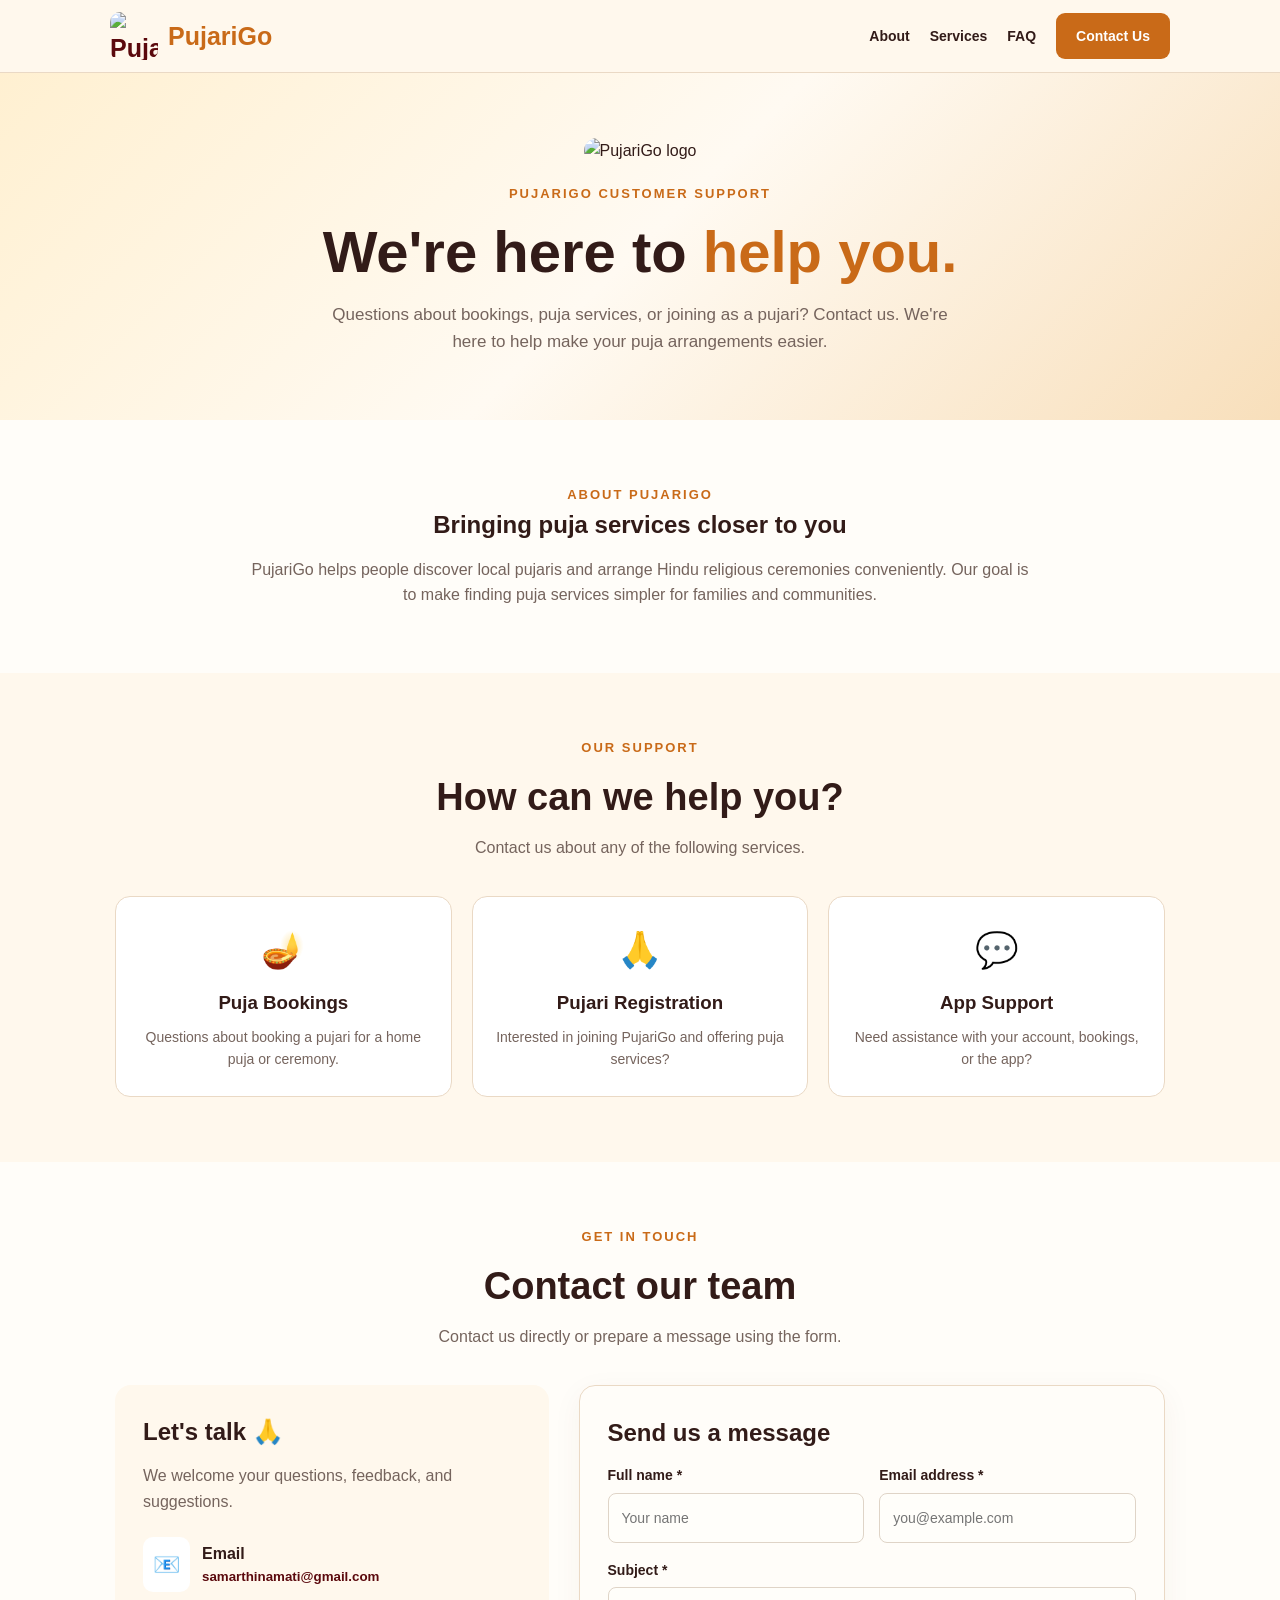
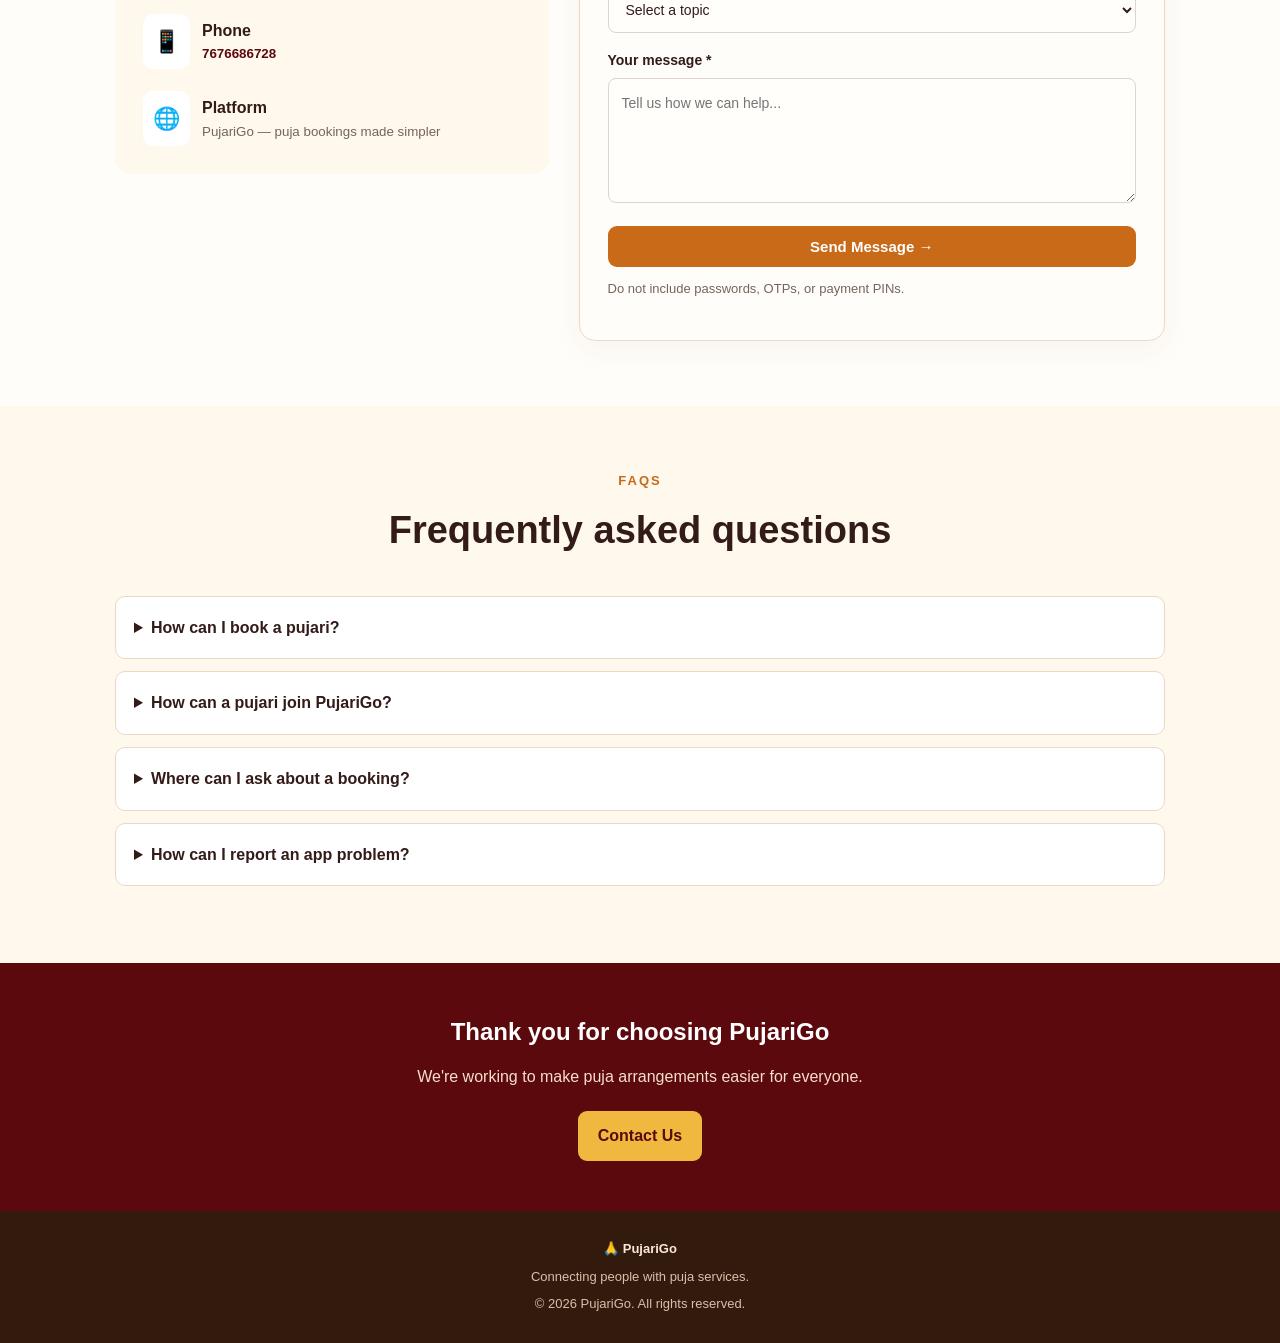
==== index.html @ a4a601d4 "Update and rename Code to index.html" ====
<!DOCTYPE html>
<html lang="en">
<head>
  <meta charset="UTF-8">
  <meta name="viewport" content="width=device-width, initial-scale=1.0">
  <meta name="theme-color" content="#5b090d">
  <title>Contact Us | PujariGo</title>
  <style>
    :root {
      --maroon: #5b090d;
      --orange: #c96a18;
      --gold: #f0b83f;
      --cream: #fff8ed;
      --ink: #321b18;
      --muted: #75645d;
    }

    * { box-sizing: border-box; margin: 0; padding: 0; }

    html { scroll-behavior: smooth; scroll-padding-top: 80px; }

    body {
      font-family: Arial, sans-serif;
      color: var(--ink);
      background: #fffdf9;
      line-height: 1.6;
    }

    a { color: inherit; text-decoration: none; }

    header {
      position: sticky;
      top: 0;
      z-index: 10;
      background: var(--cream);
      border-bottom: 1px solid #ead9c5;
    }

    nav {
      max-width: 1100px;
      margin: auto;
      padding: 12px 20px;
      display: flex;
      justify-content: space-between;
      align-items: center;
      gap: 16px;
    }

    .brand {
      display: flex;
      align-items: center;
      gap: 10px;
      color: var(--maroon);
      font-size: 25px;
      font-weight: bold;
    }

    .brand img {
      width: 48px;
      height: 48px;
      object-fit: cover;
      border-radius: 10px;
    }

    .brand span { color: var(--orange); }

    .nav-links {
      display: flex;
      align-items: center;
      gap: 20px;
      font-size: 14px;
      font-weight: bold;
    }

    .nav-links a:hover { color: var(--orange); }

    .button {
      display: inline-block;
      background: var(--orange);
      color: white;
      padding: 12px 20px;
      border: 0;
      border-radius: 9px;
      font-weight: bold;
      cursor: pointer;
    }

    .hero {
      background: linear-gradient(135deg, #fff0d1, #fffaf2, #f8dfbb);
      text-align: center;
      padding: 65px 20px;
    }

    .hero-logo {
      width: 120px;
      height: 120px;
      object-fit: cover;
      border-radius: 25px;
      margin-bottom: 20px;
    }

    .eyebrow {
      color: var(--orange);
      font-size: 13px;
      font-weight: bold;
      letter-spacing: 2px;
      text-transform: uppercase;
    }

    h1 {
      font-size: clamp(36px, 6vw, 58px);
      line-height: 1.15;
      margin: 15px 0;
    }

    h1 span { color: var(--orange); }

    .hero p {
      max-width: 650px;
      margin: auto;
      color: var(--muted);
      font-size: 17px;
    }

    section { padding: 65px 20px; }

    .container {
      max-width: 1050px;
      margin: auto;
    }

    .section-title {
      text-align: center;
      margin-bottom: 35px;
    }

    .section-title h2 {
      font-size: clamp(28px, 4vw, 38px);
      margin: 8px 0;
    }

    .section-title p, .about p { color: var(--muted); }

    .about {
      max-width: 780px;
      margin: auto;
      text-align: center;
    }

    .about p { margin-top: 12px; }

    .services, .faq { background: var(--cream); }

    .service-grid {
      display: grid;
      grid-template-columns: repeat(3, 1fr);
      gap: 20px;
    }

    .service-card {
      background: white;
      border: 1px solid #ead9c5;
      padding: 25px 20px;
      border-radius: 15px;
      text-align: center;
    }

    .service-icon { font-size: 35px; margin-bottom: 10px; }

    .service-card h3 { margin-bottom: 8px; }

    .service-card p { color: var(--muted); font-size: 14px; }

    .contact-grid {
      display: grid;
      grid-template-columns: .85fr 1.15fr;
      gap: 30px;
      align-items: start;
    }

    .contact-info {
      background: var(--cream);
      border-radius: 16px;
      padding: 28px;
    }

    .contact-info h3, form h3 {
      font-size: 24px;
      margin-bottom: 12px;
    }

    .contact-info > p { color: var(--muted); }

    .contact-item {
      display: flex;
      gap: 12px;
      margin-top: 22px;
      align-items: center;
    }

    .contact-item .icon {
      background: white;
      padding: 10px;
      border-radius: 10px;
      font-size: 22px;
    }

    .contact-item small { display: block; color: var(--muted); }

    .contact-item a {
      color: var(--maroon);
      font-weight: bold;
      overflow-wrap: anywhere;
    }

    form {
      padding: 28px;
      border: 1px solid #ead9c5;
      border-radius: 16px;
      box-shadow: 0 8px 30px #5a320f0d;
    }

    .form-row {
      display: grid;
      grid-template-columns: 1fr 1fr;
      gap: 15px;
    }

    .field { margin-bottom: 16px; }

    label {
      display: block;
      font-size: 14px;
      font-weight: bold;
      margin-bottom: 6px;
    }

    input, select, textarea {
      width: 100%;
      padding: 13px;
      border: 1px solid #dfd4c7;
      border-radius: 8px;
      font: inherit;
      font-size: 14px;
      background: #fffefa;
      color: var(--ink);
    }

    input:focus, select:focus, textarea:focus {
      outline: 2px solid #e9b879;
    }

    textarea { min-height: 125px; resize: vertical; }

    form button { width: 100%; font-size: 15px; }

    .form-note, #form-status {
      color: var(--muted);
      font-size: 13px;
      margin-top: 12px;
    }

    details {
      background: white;
      border: 1px solid #ead9c5;
      border-radius: 10px;
      padding: 18px;
      margin-bottom: 12px;
    }

    summary { font-weight: bold; cursor: pointer; }

    details p { color: var(--muted); margin-top: 10px; }

    .cta {
      text-align: center;
      background: var(--maroon);
      color: white;
      padding: 50px 20px;
    }

    .cta p { color: #f6dfc7; margin: 12px 0 22px; }

    .cta .button {
      background: var(--gold);
      color: var(--maroon);
    }

    footer {
      background: #321a0d;
      color: #fbe8d5;
      padding: 28px 20px;
      text-align: center;
      font-size: 13px;
    }

    footer p { margin-top: 7px; color: #d9c0aa; }

    @media (max-width: 720px) {
      .brand { font-size: 21px; }
      .brand img { width: 40px; height: 40px; }
      .nav-links { gap: 10px; font-size: 12px; }
      .nav-links .optional { display: none; }
      .nav-links .button { padding: 9px 12px; }
      .service-grid, .contact-grid { grid-template-columns: 1fr; }
      .form-row { grid-template-columns: 1fr; gap: 0; }
      section { padding: 48px 18px; }
      form, .contact-info { padding: 22px; }
    }
  </style>
</head>

<body>
  <header>
    <nav>
      <a href="#home" class="brand">
        <img src="logo.png" alt="PujariGo logo">
        <span>PujariGo</span>
      </a>

      <div class="nav-links">
        <a class="optional" href="#about">About</a>
        <a class="optional" href="#services">Services</a>
        <a class="optional" href="#faq">FAQ</a>
        <a class="button" href="#contact">Contact Us</a>
      </div>
    </nav>
  </header>

  <main>
    <section class="hero" id="home">
      <img class="hero-logo" src="logo.png" alt="PujariGo logo">
      <div class="eyebrow">PujariGo Customer Support</div>
      <h1>We're here to <span>help you.</span></h1>
      <p>
        Questions about bookings, puja services, or joining as a pujari?
        Contact us. We're here to help make your puja arrangements easier.
      </p>
    </section>

    <section id="about">
      <div class="container about">
        <div class="eyebrow">About PujariGo</div>
        <h2>Bringing puja services closer to you</h2>
        <p>
          PujariGo helps people discover local pujaris and arrange Hindu
          religious ceremonies conveniently. Our goal is to make finding
          puja services simpler for families and communities.
        </p>
      </div>
    </section>

    <section class="services" id="services">
      <div class="container">
        <div class="section-title">
          <div class="eyebrow">Our Support</div>
          <h2>How can we help you?</h2>
          <p>Contact us about any of the following services.</p>
        </div>

        <div class="service-grid">
          <article class="service-card">
            <div class="service-icon">🪔</div>
            <h3>Puja Bookings</h3>
            <p>Questions about booking a pujari for a home puja or ceremony.</p>
          </article>

          <article class="service-card">
            <div class="service-icon">🙏</div>
            <h3>Pujari Registration</h3>
            <p>Interested in joining PujariGo and offering puja services?</p>
          </article>

          <article class="service-card">
            <div class="service-icon">💬</div>
            <h3>App Support</h3>
            <p>Need assistance with your account, bookings, or the app?</p>
          </article>
        </div>
      </div>
    </section>

    <section id="contact">
      <div class="container">
        <div class="section-title">
          <div class="eyebrow">Get in touch</div>
          <h2>Contact our team</h2>
          <p>Contact us directly or prepare a message using the form.</p>
        </div>

        <div class="contact-grid">
          <div class="contact-info">
            <h3>Let's talk 🙏</h3>
            <p>We welcome your questions, feedback, and suggestions.</p>

            <div class="contact-item">
              <div class="icon">📧</div>
              <div>
                <strong>Email</strong>
                <small>
                  <a href="mailto:samarthinamati@gmail.com">
                    samarthinamati@gmail.com
                  </a>
                </small>
              </div>
            </div>

            <div class="contact-item">
              <div class="icon">📱</div>
              <div>
                <strong>Phone</strong>
                <small>
                  <a href="tel:+917676686728">7676686728</a>
                </small>
              </div>
            </div>

            <div class="contact-item">
              <div class="icon">🌐</div>
              <div>
                <strong>Platform</strong>
                <small>PujariGo — puja bookings made simpler</small>
              </div>
            </div>
          </div>

          <form id="contact-form">
            <h3>Send us a message</h3>

            <div class="form-row">
              <div class="field">
                <label for="name">Full name *</label>
                <input id="name" name="name" required maxlength="100"
                  autocomplete="name" placeholder="Your name">
              </div>

              <div class="field">
                <label for="email">Email address *</label>
                <input id="email" name="email" type="email" required
                  maxlength="254" autocomplete="email"
                  placeholder="you@example.com">
              </div>
            </div>

            <div class="field">
              <label for="subject">Subject *</label>
              <select id="subject" name="subject" required>
                <option value="">Select a topic</option>
                <option>Booking Support</option>
                <option>Pujari Registration</option>
                <option>Account Help</option>
                <option>Payment Question</option>
                <option>Feedback</option>
                <option>Other</option>
              </select>
            </div>

            <div class="field">
              <label for="message">Your message *</label>
              <textarea id="message" name="message" required
                maxlength="5000" placeholder="Tell us how we can help..."></textarea>
            </div>

            <button class="button" type="submit">Send Message →</button>
            <p class="form-note">
              Do not include passwords, OTPs, or payment PINs.
            </p>
            <p id="form-status" role="status" aria-live="polite"></p>
          </form>
        </div>
      </div>
    </section>

    <section class="faq" id="faq">
      <div class="container">
        <div class="section-title">
          <div class="eyebrow">FAQs</div>
          <h2>Frequently asked questions</h2>
        </div>

        <details>
          <summary>How can I book a pujari?</summary>
          <p>Open the PujariGo app, explore available pujaris and services,
          and follow the booking process shown in the app.</p>
        </details>

        <details>
          <summary>How can a pujari join PujariGo?</summary>
          <p>Use the registration process available in the app. Contact
          our team if you need assistance.</p>
        </details>

        <details>
          <summary>Where can I ask about a booking?</summary>
          <p>Email us at samarthinamati@gmail.com with your question.</p>
        </details>

        <details>
          <summary>How can I report an app problem?</summary>
          <p>Email samarthinamati@gmail.com and describe the problem.</p>
        </details>
      </div>
    </section>

    <section class="cta">
      <h2>Thank you for choosing PujariGo</h2>
      <p>We're working to make puja arrangements easier for everyone.</p>
      <a class="button" href="#contact">Contact Us</a>
    </section>
  </main>

  <footer>
    <strong>🙏 PujariGo</strong>
    <p>Connecting people with puja services.</p>
    <p>© <span id="year"></span> PujariGo. All rights reserved.</p>
  </footer>

  <script>
    document.getElementById("year").textContent =
      new Date().getFullYear();

    document.getElementById("contact-form").addEventListener(
      "submit", function (event) {
        event.preventDefault();

        const name = document.getElementById("name").value.trim();
        const email = document.getElementById("email").value.trim();
        const subject = document.getElementById("subject").value;
        const message = document.getElementById("message").value.trim();

        const mailSubject = encodeURIComponent(
          "PujariGo Contact: " + subject
        );
        const mailBody = encodeURIComponent(
          "Name: " + name + "\n" +
          "Email: " + email + "\n\n" +
          "Message:\n" + message
        );

        document.getElementById("form-status").textContent =
          "Opening your email app to send the message.";

        window.location.href =
          "mailto:samarthinamati@gmail.com?subject=" +
          mailSubject + "&body=" + mailBody;
      }
    );
  </script>
</body>
</html>
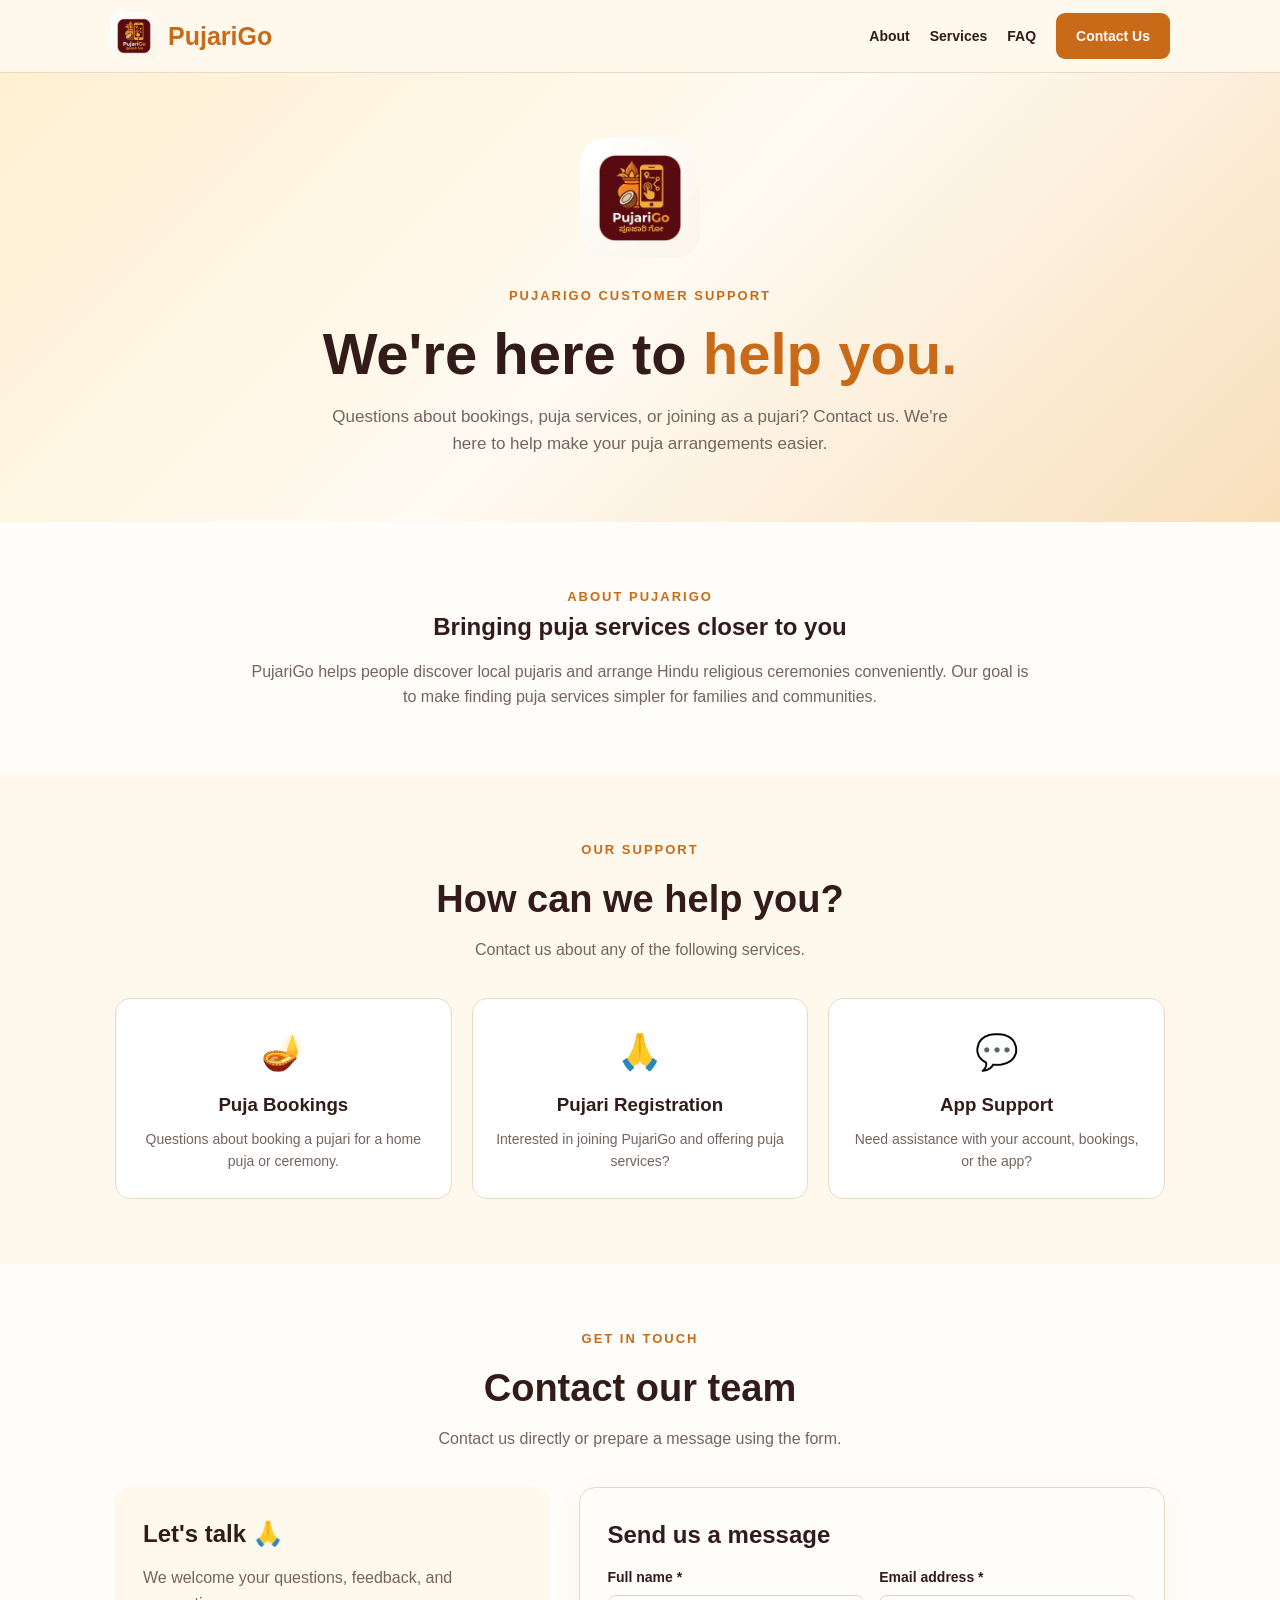
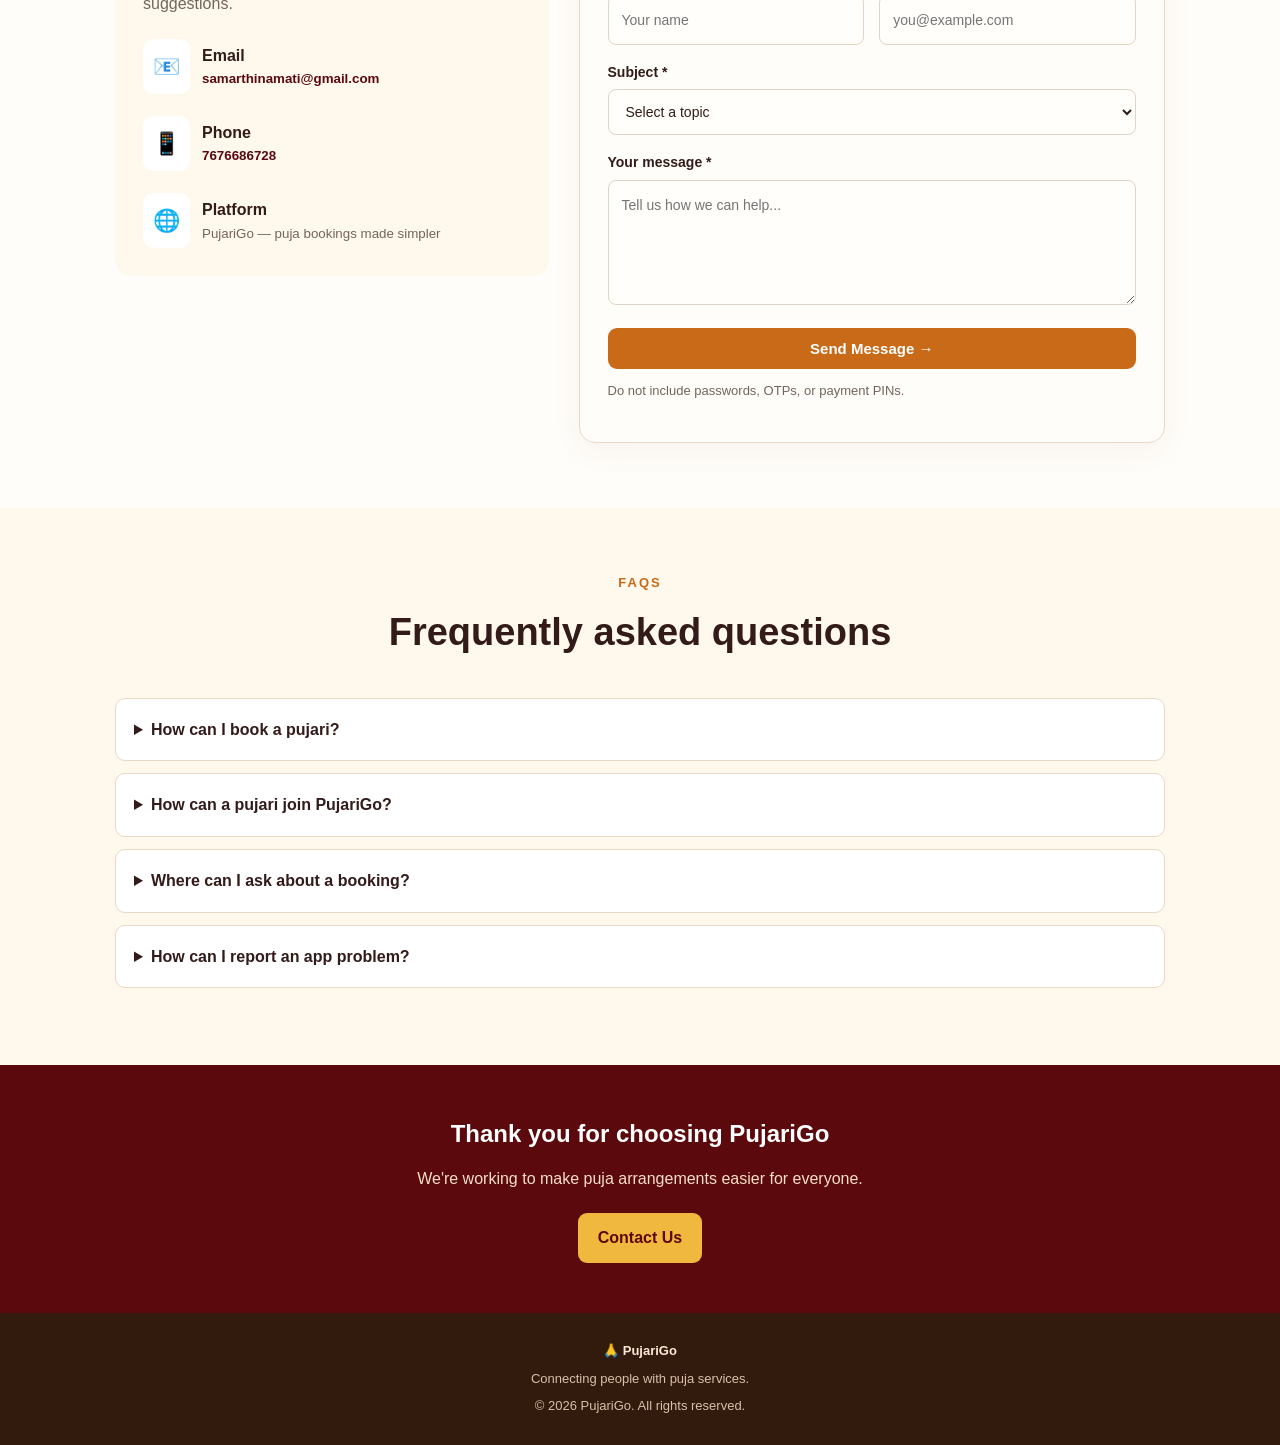
==== commit 39470994: "Add files via upload" ====
--- a/index.html
+++ b/index.html
@@ -426,6 +426,9 @@
           </div>
 
           <form id="contact-form">
+            <input type="hidden" name="_subject" value="New PujariGo contact message">
+            <input type="text" name="_honey" tabindex="-1" autocomplete="off"
+              aria-hidden="true" style="position:absolute;left:-5000px">
             <h3>Send us a message</h3>
 
             <div class="form-row">
@@ -520,32 +523,56 @@
     document.getElementById("year").textContent =
       new Date().getFullYear();
 
-    document.getElementById("contact-form").addEventListener(
-      "submit", function (event) {
-        event.preventDefault();
-
-        const name = document.getElementById("name").value.trim();
-        const email = document.getElementById("email").value.trim();
-        const subject = document.getElementById("subject").value;
-        const message = document.getElementById("message").value.trim();
-
-        const mailSubject = encodeURIComponent(
-          "PujariGo Contact: " + subject
+    const contactForm = document.getElementById("contact-form");
+    const formStatus = document.getElementById("form-status");
+    const submitButton = contactForm.querySelector('button[type="submit"]');
+
+    contactForm.addEventListener("submit", async function (event) {
+      event.preventDefault();
+      if (!contactForm.reportValidity()) return;
+
+      const originalButtonText = submitButton.textContent;
+      submitButton.disabled = true;
+      submitButton.textContent = "Sending...";
+      formStatus.textContent = "Sending your message...";
+
+      const formData = new FormData(contactForm);
+      formData.set("_subject", "PujariGo Contact: " + formData.get("subject"));
+
+      try {
+        const payload = Object.fromEntries(formData.entries());
+        const response = await fetch(
+          "https://formsubmit.co/ajax/samarthinamati@gmail.com",
+          {
+            method: "POST",
+            headers: {
+              "Content-Type": "application/json",
+              "Accept": "application/json"
+            },
+            body: JSON.stringify(payload)
+          }
         );
-        const mailBody = encodeURIComponent(
-          "Name: " + name + "\n" +
-          "Email: " + email + "\n\n" +
-          "Message:\n" + message
-        );
-
-        document.getElementById("form-status").textContent =
-          "Opening your email app to send the message.";
-
-        window.location.href =
-          "mailto:samarthinamati@gmail.com?subject=" +
-          mailSubject + "&body=" + mailBody;
+
+        const result = await response.json();
+
+        // FormSubmit may return HTTP 200 even when it rejects a submission.
+        if (!response.ok || String(result.success) !== "true") {
+          throw new Error(result.message || "The email service rejected the message.");
+        }
+
+        contactForm.reset();
+        formStatus.textContent =
+          "Thank you! Your message has been sent successfully. We will get back to you soon.";
+      } catch (error) {
+        console.error("PujariGo contact form error:", error);
+        formStatus.textContent = error.message
+          ? "Message not sent: " + error.message
+          : "Message could not be sent. Please try again or email samarthinamati@gmail.com directly.";
+      } finally {
+        submitButton.disabled = false;
+        submitButton.textContent = originalButtonText;
       }
-    );
+    });
   </script>
 </body>
 </html>
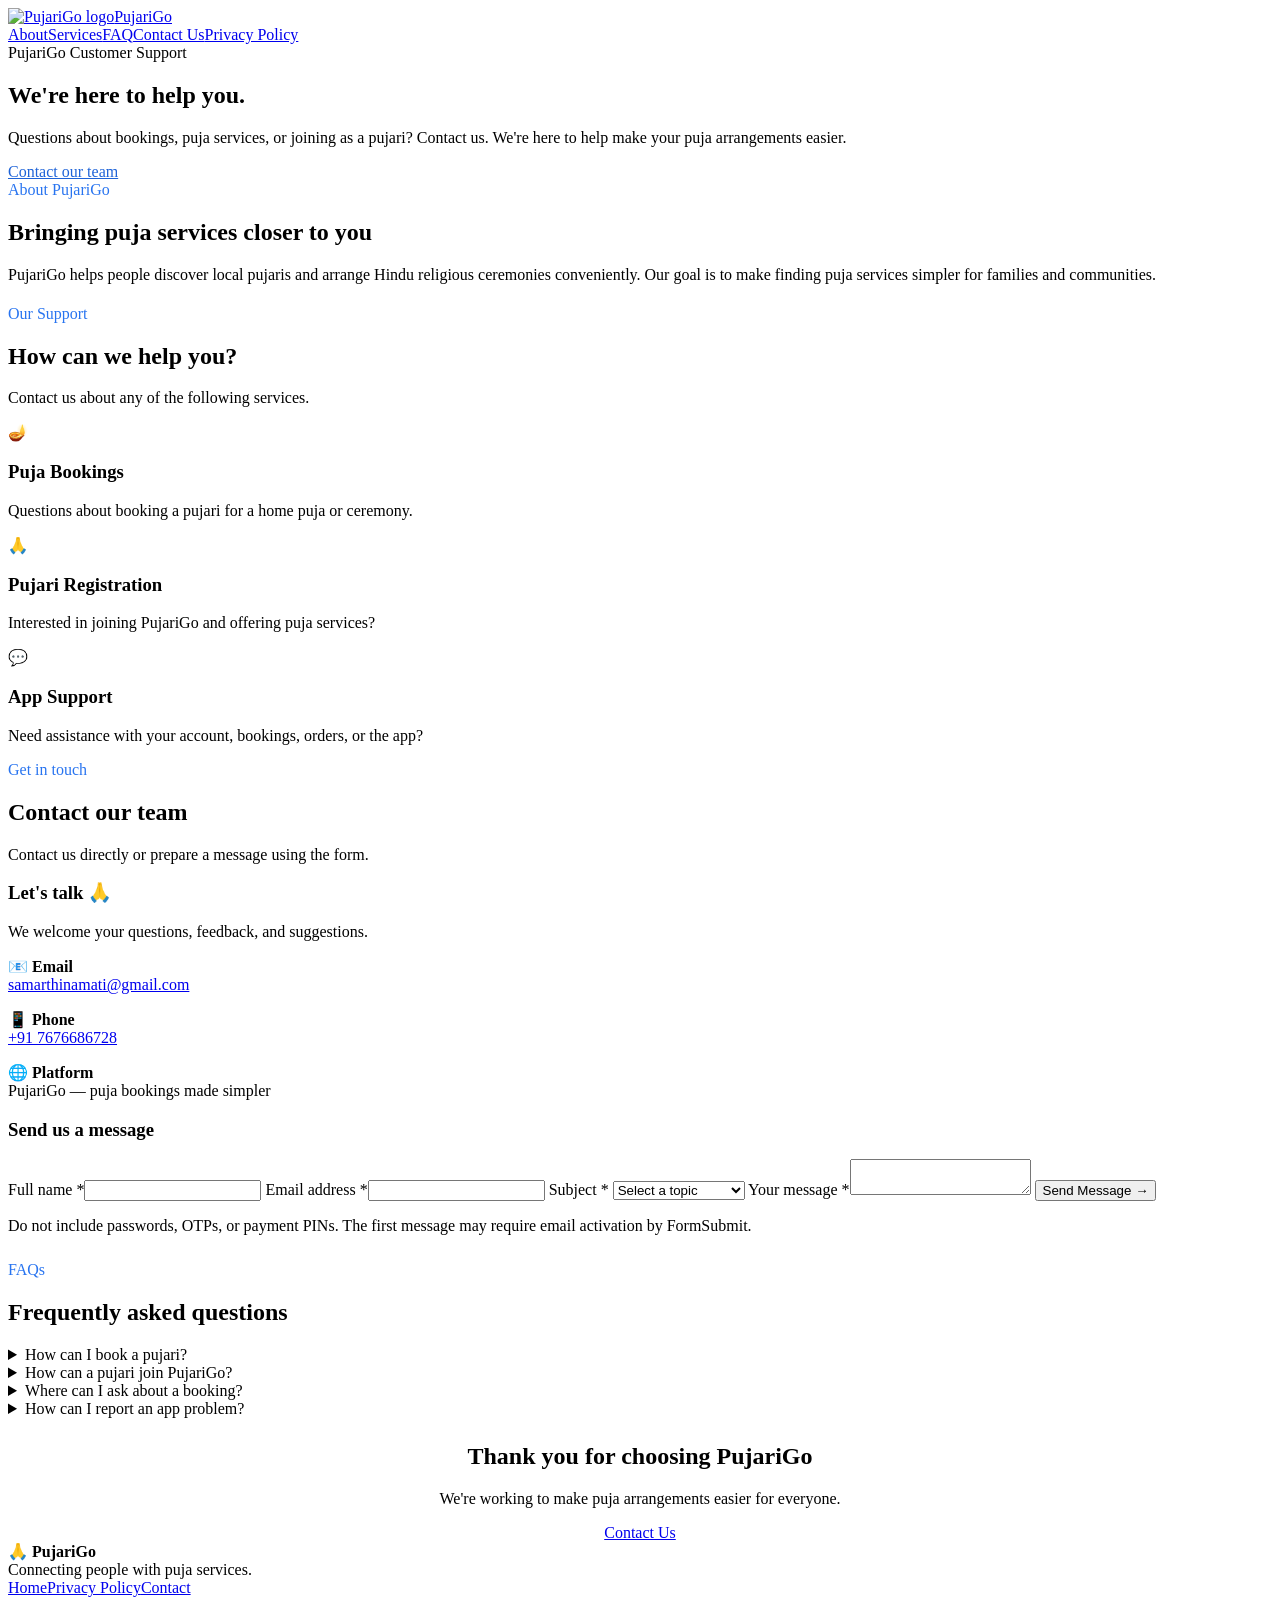
==== commit 2fcad4a5: "Add files via upload" ====
--- a/index.html
+++ b/index.html
@@ -1,578 +1,81 @@
-
 <!DOCTYPE html>
 <html lang="en">
 <head>
   <meta charset="UTF-8">
   <meta name="viewport" content="width=device-width, initial-scale=1.0">
-  <meta name="theme-color" content="#5b090d">
-  <title>Contact Us | PujariGo</title>
-  <style>
-    :root {
-      --maroon: #5b090d;
-      --orange: #c96a18;
-      --gold: #f0b83f;
-      --cream: #fff8ed;
-      --ink: #321b18;
-      --muted: #75645d;
-    }
+  <title>PujariGo Customer Support</title>
+  <meta name="description" content="Contact PujariGo for booking support, puja services, pujari registration and app assistance.">
+  <link rel="stylesheet" href="styles.css">
+</head>
+<body>
+<header class="site-header">
+  <div class="nav-wrap">
+    <a class="brand" href="index.html" aria-label="PujariGo home"><img class="brand-mark" src="https://contact-website-private-policy-contact.onrender.com/logo.png" alt="PujariGo logo"><span>PujariGo</span></a>
+    <nav class="nav-links" aria-label="Main navigation">
+      <a href="#about">About</a><a href="#services">Services</a><a href="#faq">FAQ</a><a href="#contact">Contact Us</a><a href="privacy-policy.html">Privacy Policy</a>
+    </nav>
+  </div>
+</header>
+<main>
+  <section class="hero">
+    <div class="eyebrow">PujariGo Customer Support</div>
+    <h1>We're here to help you.</h1>
+    <p>Questions about bookings, puja services, or joining as a pujari? Contact us. We're here to help make your puja arrangements easier.</p>
+    <a class="btn" href="#contact" style="background:#fff;color:#1e63d8">Contact our team</a>
+  </section>
 
-    * { box-sizing: border-box; margin: 0; padding: 0; }
+  <section class="container" id="about">
+    <div class="section-head"><div class="eyebrow" style="color:#2874f0">About PujariGo</div><h2>Bringing puja services closer to you</h2>
+      <p>PujariGo helps people discover local pujaris and arrange Hindu religious ceremonies conveniently. Our goal is to make finding puja services simpler for families and communities.</p></div>
+  </section>
 
-    html { scroll-behavior: smooth; scroll-padding-top: 80px; }
+  <section class="container" id="services" style="padding-top:5px">
+    <div class="section-head"><div class="eyebrow" style="color:#2874f0">Our Support</div><h2>How can we help you?</h2><p>Contact us about any of the following services.</p></div>
+    <div class="cards">
+      <article class="card"><div class="emoji">🪔</div><h3>Puja Bookings</h3><p>Questions about booking a pujari for a home puja or ceremony.</p></article>
+      <article class="card"><div class="emoji">🙏</div><h3>Pujari Registration</h3><p>Interested in joining PujariGo and offering puja services?</p></article>
+      <article class="card"><div class="emoji">💬</div><h3>App Support</h3><p>Need assistance with your account, bookings, orders, or the app?</p></article>
+    </div>
+  </section>
 
-    body {
-      font-family: Arial, sans-serif;
-      color: var(--ink);
-      background: #fffdf9;
-      line-height: 1.6;
-    }
+  <section class="container" id="contact">
+    <div class="section-head"><div class="eyebrow" style="color:#2874f0">Get in touch</div><h2>Contact our team</h2><p>Contact us directly or prepare a message using the form.</p></div>
+    <div class="two-col">
+      <div class="card contact-details">
+        <h3>Let's talk 🙏</h3><p>We welcome your questions, feedback, and suggestions.</p>
+        <p>📧 <strong>Email</strong><br><a href="mailto:samarthinamati@gmail.com">samarthinamati@gmail.com</a></p>
+        <p>📱 <strong>Phone</strong><br><a href="tel:+917676686728">+91 7676686728</a></p>
+        <p>🌐 <strong>Platform</strong><br>PujariGo — puja bookings made simpler</p>
+      </div>
+      <form class="card contact-form" action="https://formsubmit.co/samarthinamati@gmail.com" method="POST">
+        <h3>Send us a message</h3>
+        <input type="hidden" name="_subject" value="New message from PujariGo website">
+        <input type="hidden" name="_template" value="table">
+        <input type="hidden" name="_captcha" value="false">
+        <label for="name">Full name *</label><input id="name" name="name" type="text" autocomplete="name" required>
+        <label for="email">Email address *</label><input id="email" name="email" type="email" autocomplete="email" required>
+        <label for="subject">Subject *</label>
+        <select id="subject" name="subject" required><option value="" selected disabled>Select a topic</option><option>Booking Support</option><option>Pujari Registration</option><option>Account Help</option><option>Payment Question</option><option>Feedback</option><option>Other</option></select>
+        <label for="message">Your message *</label><textarea id="message" name="message" required></textarea>
+        <button class="btn" type="submit">Send Message →</button>
+        <p class="small-note">Do not include passwords, OTPs, or payment PINs. The first message may require email activation by FormSubmit.</p>
+      </form>
+    </div>
+  </section>
 
-    a { color: inherit; text-decoration: none; }
-
-    header {
-      position: sticky;
-      top: 0;
-      z-index: 10;
-      background: var(--cream);
-      border-bottom: 1px solid #ead9c5;
-    }
-
-    nav {
-      max-width: 1100px;
-      margin: auto;
-      padding: 12px 20px;
-      display: flex;
-      justify-content: space-between;
-      align-items: center;
-      gap: 16px;
-    }
-
-    .brand {
-      display: flex;
-      align-items: center;
-      gap: 10px;
-      color: var(--maroon);
-      font-size: 25px;
-      font-weight: bold;
-    }
-
-    .brand img {
-      width: 48px;
-      height: 48px;
-      object-fit: cover;
-      border-radius: 10px;
-    }
-
-    .brand span { color: var(--orange); }
-
-    .nav-links {
-      display: flex;
-      align-items: center;
-      gap: 20px;
-      font-size: 14px;
-      font-weight: bold;
-    }
-
-    .nav-links a:hover { color: var(--orange); }
-
-    .button {
-      display: inline-block;
-      background: var(--orange);
-      color: white;
-      padding: 12px 20px;
-      border: 0;
-      border-radius: 9px;
-      font-weight: bold;
-      cursor: pointer;
-    }
-
-    .hero {
-      background: linear-gradient(135deg, #fff0d1, #fffaf2, #f8dfbb);
-      text-align: center;
-      padding: 65px 20px;
-    }
-
-    .hero-logo {
-      width: 120px;
-      height: 120px;
-      object-fit: cover;
-      border-radius: 25px;
-      margin-bottom: 20px;
-    }
-
-    .eyebrow {
-      color: var(--orange);
-      font-size: 13px;
-      font-weight: bold;
-      letter-spacing: 2px;
-      text-transform: uppercase;
-    }
-
-    h1 {
-      font-size: clamp(36px, 6vw, 58px);
-      line-height: 1.15;
-      margin: 15px 0;
-    }
-
-    h1 span { color: var(--orange); }
-
-    .hero p {
-      max-width: 650px;
-      margin: auto;
-      color: var(--muted);
-      font-size: 17px;
-    }
-
-    section { padding: 65px 20px; }
-
-    .container {
-      max-width: 1050px;
-      margin: auto;
-    }
-
-    .section-title {
-      text-align: center;
-      margin-bottom: 35px;
-    }
-
-    .section-title h2 {
-      font-size: clamp(28px, 4vw, 38px);
-      margin: 8px 0;
-    }
-
-    .section-title p, .about p { color: var(--muted); }
-
-    .about {
-      max-width: 780px;
-      margin: auto;
-      text-align: center;
-    }
-
-    .about p { margin-top: 12px; }
-
-    .services, .faq { background: var(--cream); }
-
-    .service-grid {
-      display: grid;
-      grid-template-columns: repeat(3, 1fr);
-      gap: 20px;
-    }
-
-    .service-card {
-      background: white;
-      border: 1px solid #ead9c5;
-      padding: 25px 20px;
-      border-radius: 15px;
-      text-align: center;
-    }
-
-    .service-icon { font-size: 35px; margin-bottom: 10px; }
-
-    .service-card h3 { margin-bottom: 8px; }
-
-    .service-card p { color: var(--muted); font-size: 14px; }
-
-    .contact-grid {
-      display: grid;
-      grid-template-columns: .85fr 1.15fr;
-      gap: 30px;
-      align-items: start;
-    }
-
-    .contact-info {
-      background: var(--cream);
-      border-radius: 16px;
-      padding: 28px;
-    }
-
-    .contact-info h3, form h3 {
-      font-size: 24px;
-      margin-bottom: 12px;
-    }
-
-    .contact-info > p { color: var(--muted); }
-
-    .contact-item {
-      display: flex;
-      gap: 12px;
-      margin-top: 22px;
-      align-items: center;
-    }
-
-    .contact-item .icon {
-      background: white;
-      padding: 10px;
-      border-radius: 10px;
-      font-size: 22px;
-    }
-
-    .contact-item small { display: block; color: var(--muted); }
-
-    .contact-item a {
-      color: var(--maroon);
-      font-weight: bold;
-      overflow-wrap: anywhere;
-    }
-
-    form {
-      padding: 28px;
-      border: 1px solid #ead9c5;
-      border-radius: 16px;
-      box-shadow: 0 8px 30px #5a320f0d;
-    }
-
-    .form-row {
-      display: grid;
-      grid-template-columns: 1fr 1fr;
-      gap: 15px;
-    }
-
-    .field { margin-bottom: 16px; }
-
-    label {
-      display: block;
-      font-size: 14px;
-      font-weight: bold;
-      margin-bottom: 6px;
-    }
-
-    input, select, textarea {
-      width: 100%;
-      padding: 13px;
-      border: 1px solid #dfd4c7;
-      border-radius: 8px;
-      font: inherit;
-      font-size: 14px;
-      background: #fffefa;
-      color: var(--ink);
-    }
-
-    input:focus, select:focus, textarea:focus {
-      outline: 2px solid #e9b879;
-    }
-
-    textarea { min-height: 125px; resize: vertical; }
-
-    form button { width: 100%; font-size: 15px; }
-
-    .form-note, #form-status {
-      color: var(--muted);
-      font-size: 13px;
-      margin-top: 12px;
-    }
-
-    details {
-      background: white;
-      border: 1px solid #ead9c5;
-      border-radius: 10px;
-      padding: 18px;
-      margin-bottom: 12px;
-    }
-
-    summary { font-weight: bold; cursor: pointer; }
-
-    details p { color: var(--muted); margin-top: 10px; }
-
-    .cta {
-      text-align: center;
-      background: var(--maroon);
-      color: white;
-      padding: 50px 20px;
-    }
-
-    .cta p { color: #f6dfc7; margin: 12px 0 22px; }
-
-    .cta .button {
-      background: var(--gold);
-      color: var(--maroon);
-    }
-
-    footer {
-      background: #321a0d;
-      color: #fbe8d5;
-      padding: 28px 20px;
-      text-align: center;
-      font-size: 13px;
-    }
-
-    footer p { margin-top: 7px; color: #d9c0aa; }
-
-    @media (max-width: 720px) {
-      .brand { font-size: 21px; }
-      .brand img { width: 40px; height: 40px; }
-      .nav-links { gap: 10px; font-size: 12px; }
-      .nav-links .optional { display: none; }
-      .nav-links .button { padding: 9px 12px; }
-      .service-grid, .contact-grid { grid-template-columns: 1fr; }
-      .form-row { grid-template-columns: 1fr; gap: 0; }
-      section { padding: 48px 18px; }
-      form, .contact-info { padding: 22px; }
-    }
-  </style>
-</head>
-
-<body>
-  <header>
-    <nav>
-      <a href="#home" class="brand">
-        <img src="logo.png" alt="PujariGo logo">
-        <span>PujariGo</span>
-      </a>
-
-      <div class="nav-links">
-        <a class="optional" href="#about">About</a>
-        <a class="optional" href="#services">Services</a>
-        <a class="optional" href="#faq">FAQ</a>
-        <a class="button" href="#contact">Contact Us</a>
-      </div>
-    </nav>
-  </header>
-
-  <main>
-    <section class="hero" id="home">
-      <img class="hero-logo" src="logo.png" alt="PujariGo logo">
-      <div class="eyebrow">PujariGo Customer Support</div>
-      <h1>We're here to <span>help you.</span></h1>
-      <p>
-        Questions about bookings, puja services, or joining as a pujari?
-        Contact us. We're here to help make your puja arrangements easier.
-      </p>
-    </section>
-
-    <section id="about">
-      <div class="container about">
-        <div class="eyebrow">About PujariGo</div>
-        <h2>Bringing puja services closer to you</h2>
-        <p>
-          PujariGo helps people discover local pujaris and arrange Hindu
-          religious ceremonies conveniently. Our goal is to make finding
-          puja services simpler for families and communities.
-        </p>
-      </div>
-    </section>
-
-    <section class="services" id="services">
-      <div class="container">
-        <div class="section-title">
-          <div class="eyebrow">Our Support</div>
-          <h2>How can we help you?</h2>
-          <p>Contact us about any of the following services.</p>
-        </div>
-
-        <div class="service-grid">
-          <article class="service-card">
-            <div class="service-icon">🪔</div>
-            <h3>Puja Bookings</h3>
-            <p>Questions about booking a pujari for a home puja or ceremony.</p>
-          </article>
-
-          <article class="service-card">
-            <div class="service-icon">🙏</div>
-            <h3>Pujari Registration</h3>
-            <p>Interested in joining PujariGo and offering puja services?</p>
-          </article>
-
-          <article class="service-card">
-            <div class="service-icon">💬</div>
-            <h3>App Support</h3>
-            <p>Need assistance with your account, bookings, or the app?</p>
-          </article>
-        </div>
-      </div>
-    </section>
-
-    <section id="contact">
-      <div class="container">
-        <div class="section-title">
-          <div class="eyebrow">Get in touch</div>
-          <h2>Contact our team</h2>
-          <p>Contact us directly or prepare a message using the form.</p>
-        </div>
-
-        <div class="contact-grid">
-          <div class="contact-info">
-            <h3>Let's talk 🙏</h3>
-            <p>We welcome your questions, feedback, and suggestions.</p>
-
-            <div class="contact-item">
-              <div class="icon">📧</div>
-              <div>
-                <strong>Email</strong>
-                <small>
-                  <a href="mailto:samarthinamati@gmail.com">
-                    samarthinamati@gmail.com
-                  </a>
-                </small>
-              </div>
-            </div>
-
-            <div class="contact-item">
-              <div class="icon">📱</div>
-              <div>
-                <strong>Phone</strong>
-                <small>
-                  <a href="tel:+917676686728">7676686728</a>
-                </small>
-              </div>
-            </div>
-
-            <div class="contact-item">
-              <div class="icon">🌐</div>
-              <div>
-                <strong>Platform</strong>
-                <small>PujariGo — puja bookings made simpler</small>
-              </div>
-            </div>
-          </div>
-
-          <form id="contact-form">
-            <input type="hidden" name="_subject" value="New PujariGo contact message">
-            <input type="text" name="_honey" tabindex="-1" autocomplete="off"
-              aria-hidden="true" style="position:absolute;left:-5000px">
-            <h3>Send us a message</h3>
-
-            <div class="form-row">
-              <div class="field">
-                <label for="name">Full name *</label>
-                <input id="name" name="name" required maxlength="100"
-                  autocomplete="name" placeholder="Your name">
-              </div>
-
-              <div class="field">
-                <label for="email">Email address *</label>
-                <input id="email" name="email" type="email" required
-                  maxlength="254" autocomplete="email"
-                  placeholder="you@example.com">
-              </div>
-            </div>
-
-            <div class="field">
-              <label for="subject">Subject *</label>
-              <select id="subject" name="subject" required>
-                <option value="">Select a topic</option>
-                <option>Booking Support</option>
-                <option>Pujari Registration</option>
-                <option>Account Help</option>
-                <option>Payment Question</option>
-                <option>Feedback</option>
-                <option>Other</option>
-              </select>
-            </div>
-
-            <div class="field">
-              <label for="message">Your message *</label>
-              <textarea id="message" name="message" required
-                maxlength="5000" placeholder="Tell us how we can help..."></textarea>
-            </div>
-
-            <button class="button" type="submit">Send Message →</button>
-            <p class="form-note">
-              Do not include passwords, OTPs, or payment PINs.
-            </p>
-            <p id="form-status" role="status" aria-live="polite"></p>
-          </form>
-        </div>
-      </div>
-    </section>
-
-    <section class="faq" id="faq">
-      <div class="container">
-        <div class="section-title">
-          <div class="eyebrow">FAQs</div>
-          <h2>Frequently asked questions</h2>
-        </div>
-
-        <details>
-          <summary>How can I book a pujari?</summary>
-          <p>Open the PujariGo app, explore available pujaris and services,
-          and follow the booking process shown in the app.</p>
-        </details>
-
-        <details>
-          <summary>How can a pujari join PujariGo?</summary>
-          <p>Use the registration process available in the app. Contact
-          our team if you need assistance.</p>
-        </details>
-
-        <details>
-          <summary>Where can I ask about a booking?</summary>
-          <p>Email us at samarthinamati@gmail.com with your question.</p>
-        </details>
-
-        <details>
-          <summary>How can I report an app problem?</summary>
-          <p>Email samarthinamati@gmail.com and describe the problem.</p>
-        </details>
-      </div>
-    </section>
-
-    <section class="cta">
-      <h2>Thank you for choosing PujariGo</h2>
-      <p>We're working to make puja arrangements easier for everyone.</p>
-      <a class="button" href="#contact">Contact Us</a>
-    </section>
-  </main>
-
-  <footer>
-    <strong>🙏 PujariGo</strong>
-    <p>Connecting people with puja services.</p>
-    <p>© <span id="year"></span> PujariGo. All rights reserved.</p>
-  </footer>
-
-  <script>
-    document.getElementById("year").textContent =
-      new Date().getFullYear();
-
-    const contactForm = document.getElementById("contact-form");
-    const formStatus = document.getElementById("form-status");
-    const submitButton = contactForm.querySelector('button[type="submit"]');
-
-    contactForm.addEventListener("submit", async function (event) {
-      event.preventDefault();
-      if (!contactForm.reportValidity()) return;
-
-      const originalButtonText = submitButton.textContent;
-      submitButton.disabled = true;
-      submitButton.textContent = "Sending...";
-      formStatus.textContent = "Sending your message...";
-
-      const formData = new FormData(contactForm);
-      formData.set("_subject", "PujariGo Contact: " + formData.get("subject"));
-
-      try {
-        const payload = Object.fromEntries(formData.entries());
-        const response = await fetch(
-          "https://formsubmit.co/ajax/samarthinamati@gmail.com",
-          {
-            method: "POST",
-            headers: {
-              "Content-Type": "application/json",
-              "Accept": "application/json"
-            },
-            body: JSON.stringify(payload)
-          }
-        );
-
-        const result = await response.json();
-
-        // FormSubmit may return HTTP 200 even when it rejects a submission.
-        if (!response.ok || String(result.success) !== "true") {
-          throw new Error(result.message || "The email service rejected the message.");
-        }
-
-        contactForm.reset();
-        formStatus.textContent =
-          "Thank you! Your message has been sent successfully. We will get back to you soon.";
-      } catch (error) {
-        console.error("PujariGo contact form error:", error);
-        formStatus.textContent = error.message
-          ? "Message not sent: " + error.message
-          : "Message could not be sent. Please try again or email samarthinamati@gmail.com directly.";
-      } finally {
-        submitButton.disabled = false;
-        submitButton.textContent = originalButtonText;
-      }
-    });
-  </script>
+  <section class="container faq" id="faq" style="padding-top:10px">
+    <div class="section-head"><div class="eyebrow" style="color:#2874f0">FAQs</div><h2>Frequently asked questions</h2></div>
+    <details><summary>How can I book a pujari?</summary><p>Open the PujariGo app, explore available pujaris and services, and follow the booking process shown in the app.</p></details>
+    <details><summary>How can a pujari join PujariGo?</summary><p>Use the registration process available in the app. Contact our team if you need assistance.</p></details>
+    <details><summary>Where can I ask about a booking?</summary><p>Email us at <a href="mailto:samarthinamati@gmail.com">samarthinamati@gmail.com</a> with your question.</p></details>
+    <details><summary>How can I report an app problem?</summary><p>Email <a href="mailto:samarthinamati@gmail.com">samarthinamati@gmail.com</a> and describe the problem.</p></details>
+  </section>
+  <section class="container" style="text-align:center;padding-top:5px"><h2>Thank you for choosing PujariGo</h2><p class="muted">We're working to make puja arrangements easier for everyone.</p><a class="btn" href="#contact">Contact Us</a></section>
+</main>
+<footer class="site-footer">
+  <div><strong>🙏 PujariGo</strong><br>Connecting people with puja services.</div>
+  <div class="footer-links"><a href="index.html">Home</a><a href="privacy-policy.html">Privacy Policy</a><a href="mailto:samarthinamati@gmail.com">Contact</a></div>
+  <small>© 2026 PujariGo. All rights reserved.</small>
+</footer>
 </body>
 </html>
